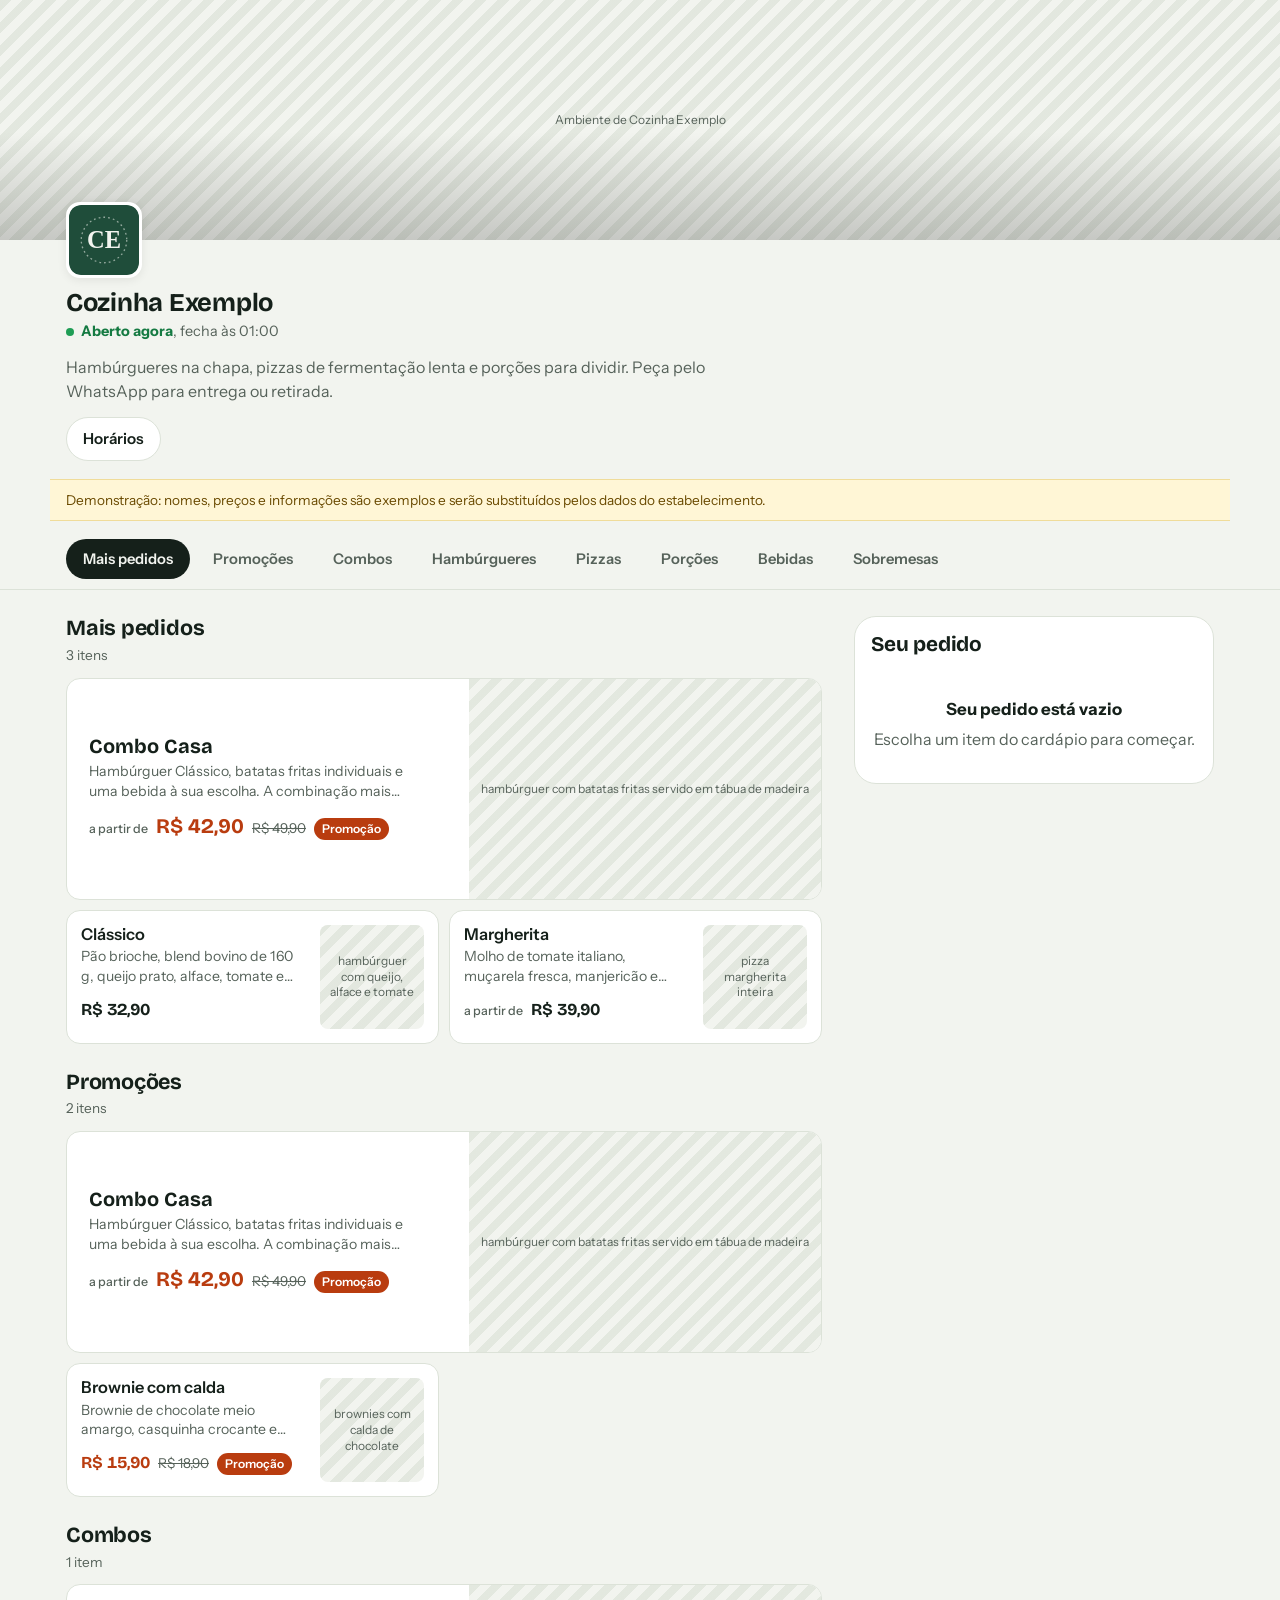
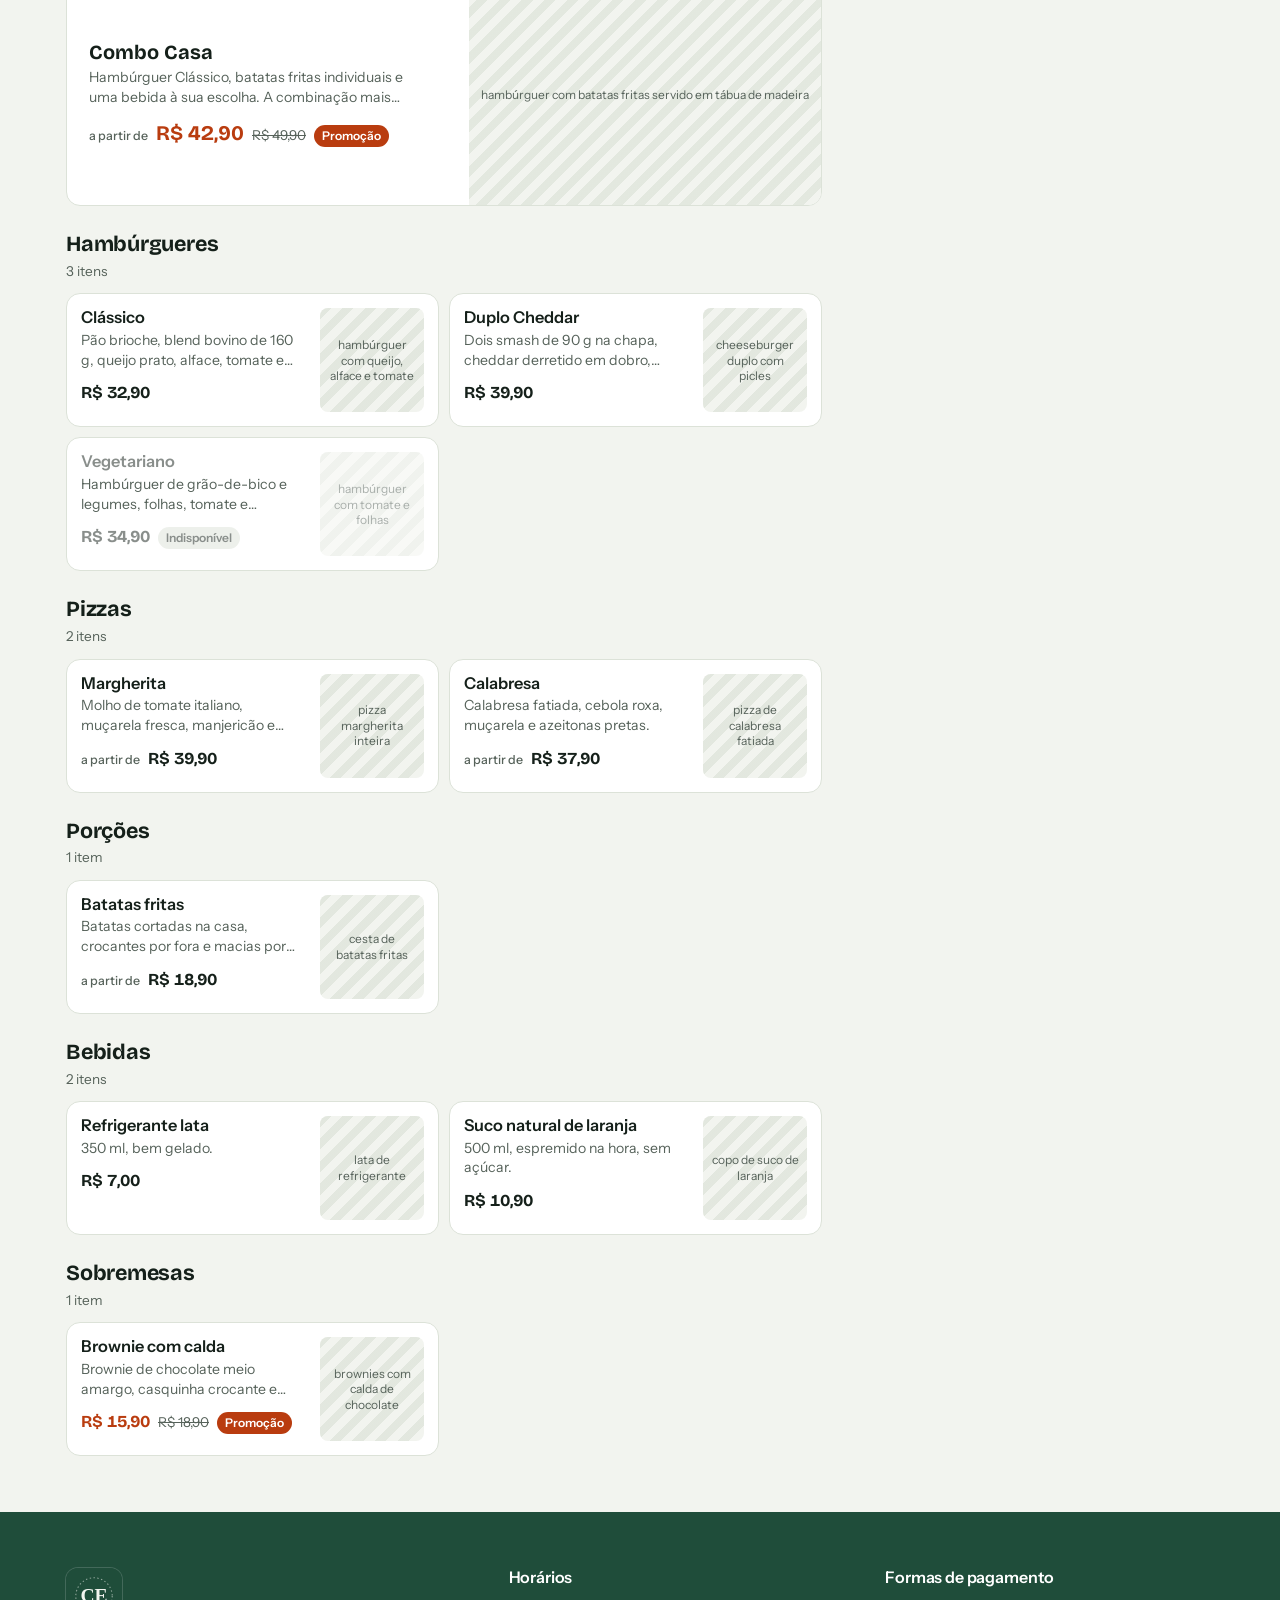
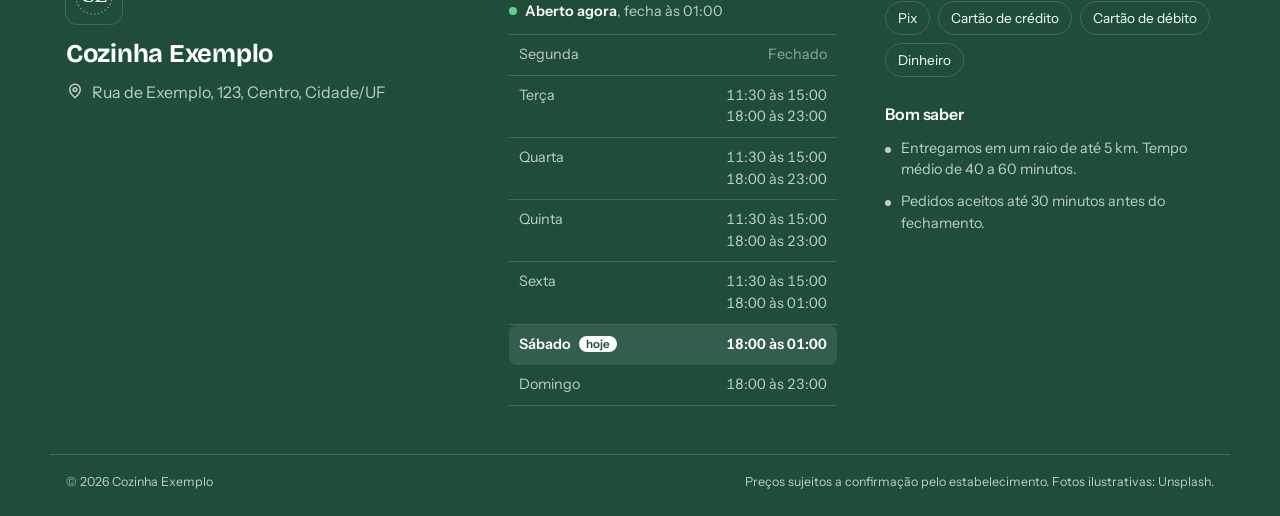
==== index.html @ 829661b2 "Pagamento por Pix com valor exato no carrinho Gera QR Code e código copia e cola (BR Code estático) " ====
<!doctype html>
<html lang="pt-BR">
<head>
  <meta charset="utf-8">
  <meta name="viewport" content="width=device-width, initial-scale=1, viewport-fit=cover">
  <title>Cardápio</title>
  <meta name="description" content="Cardápio digital com pedido pelo WhatsApp.">
  <meta property="og:type" content="website">
  <link rel="preconnect" href="https://fonts.googleapis.com">
  <link rel="preconnect" href="https://fonts.gstatic.com" crossorigin>
  <link rel="stylesheet" href="css/estilo.css?v=10">
</head>
<body>
  <a class="pular" href="#cardapio">Pular para o cardápio</a>

  <header class="topo">
    <div class="capa" id="capa"></div>
    <div class="topo-corpo">
      <div class="marca">
        <div class="logo" id="logo"></div>
        <div>
          <h1 id="nome"></h1>
          <p class="status" id="status" aria-live="polite"></p>
        </div>
      </div>
      <p class="descricao" id="descricao"></p>
      <div class="acoes-topo">
        <a class="botao botao-primario" id="btn-whats-topo" target="_blank" rel="noopener">WhatsApp</a>
        <a class="botao" id="btn-mapa-topo" target="_blank" rel="noopener">Como chegar</a>
        <a class="botao" href="#informacoes">Horários</a>
      </div>
    </div>
  </header>

  <p class="aviso-demo" id="aviso-demo" hidden>Demonstração: nomes, preços e informações são exemplos e serão substituídos pelos dados do estabelecimento.</p>

  <nav class="categorias" id="categorias" aria-label="Categorias do cardápio">
    <div class="categorias-trilho" id="categorias-trilho"></div>
  </nav>

  <div class="layout">
    <main id="cardapio" tabindex="-1"></main>
    <aside class="carrinho-lateral" aria-label="Seu pedido">
      <div id="carrinho-lateral"></div>
    </aside>
  </div>

  <footer class="rodape" id="informacoes"></footer>

  <button class="barra-pedido" id="barra-pedido" type="button" hidden>
    <span class="barra-qtd" id="barra-qtd"></span>
    <span>Ver pedido</span>
    <strong id="barra-total"></strong>
  </button>

  <dialog class="painel" id="dlg-produto" aria-labelledby="produto-titulo"></dialog>
  <dialog class="painel" id="dlg-carrinho" aria-label="Seu pedido">
    <div id="carrinho-modal"></div>
  </dialog>

  <noscript><p class="aviso-demo">Ative o JavaScript para usar o cardápio.</p></noscript>

  <script src="js/config.js?v=10"></script>
  <script src="js/pix.js?v=10"></script>
  <script src="js/app.js?v=10"></script>
</body>
</html>
---- css/estilo.css ----
/* Tokens: os valores reais vêm de js/config.js (tema) e são aplicados no :root pelo app.js */
:root {
  --fundo: #f2f4ef;
  --superficie: #fff;
  --texto: #15201a;
  --texto-suave: #56625a;
  --borda: #dce2d8;
  --primaria: #1f4d3a;
  --primaria-texto: #fff;
  --acento: #b93c0f;
  --fonte-titulo: system-ui, sans-serif;
  --fonte-texto: system-ui, sans-serif;

  --raio-s: 8px;
  --raio-m: 14px;
  --raio-l: 22px;
  --ease-out: cubic-bezier(0.23, 1, 0.32, 1);
  --ease-drawer: cubic-bezier(0.32, 0.72, 0, 1);
  --altura-barra: 0px;
  color-scheme: light;
}

* { box-sizing: border-box; }
html { -webkit-text-size-adjust: 100%; scroll-padding-top: 72px; }
body {
  margin: 0;
  background: var(--fundo);
  color: var(--texto);
  font: 400 16px/1.5 var(--fonte-texto);
  overflow-x: hidden;
}
img { display: block; max-width: 100%; }
button, input, textarea, select { font: inherit; color: inherit; }
button { cursor: pointer; }
h1, h2, h3 { font-family: var(--fonte-titulo); font-weight: 700; line-height: 1.15; margin: 0; letter-spacing: -0.01em; }
:focus-visible { outline: 3px solid var(--primaria); outline-offset: 2px; border-radius: 6px; }
.pular { position: absolute; left: 12px; top: -60px; background: var(--primaria); color: var(--primaria-texto); padding: 10px 14px; border-radius: var(--raio-s); z-index: 50; }
.pular:focus { top: 12px; }
.icone { width: 20px; height: 20px; flex: none; }
::selection { background: color-mix(in srgb, var(--primaria) 22%, transparent); color: var(--texto); }
input, textarea { caret-color: var(--primaria); }
html { scrollbar-color: color-mix(in srgb, var(--texto-suave) 45%, transparent) transparent; }
input[type="radio"], input[type="checkbox"] { accent-color: var(--primaria); }
.preco-promo { color: var(--acento); }
.capa, .produto-foto, .detalhe-foto { position: relative; background: var(--borda); }
.selo-foto {
  position: absolute; left: 6px; bottom: 6px; padding: 2px 6px; border-radius: 4px;
  font-size: 10px; line-height: 1.4; font-weight: 500; color: #fff; background: rgb(10 14 12 / .62);
  pointer-events: none;
}
.capa .selo-foto, .detalhe-foto .selo-foto { left: auto; right: 10px; bottom: 10px; font-size: 11px; }
.capa::after { content: ""; position: absolute; inset: 0; background: linear-gradient(to top, rgb(0 0 0 / .18), transparent 45%); pointer-events: none; }
.erro.pendente { color: var(--texto-suave); }
.preco { font-family: var(--fonte-titulo); font-weight: 700; font-variant-numeric: tabular-nums; }

/* Espaço reservado para foto */
.foto-reservada {
  display: grid; place-items: center; text-align: center;
  padding: 8px; color: var(--texto-suave); font-size: 12px; line-height: 1.3;
  background: repeating-linear-gradient(135deg, color-mix(in srgb, var(--borda) 70%, transparent) 0 8px, transparent 8px 16px), var(--fundo);
}

/* ---------- Topo ---------- */
.capa { height: 132px; position: relative; }
.capa img, .capa .foto-reservada { width: 100%; height: 100%; object-fit: cover; }
.topo-corpo { max-width: 1180px; margin: 0 auto; padding: 0 16px 18px; }
.marca { display: flex; flex-direction: column; gap: 10px; align-items: flex-start; margin-top: -38px; position: relative; z-index: 1; }
.logo {
  width: 76px; height: 76px; border-radius: var(--raio-m); overflow: hidden; flex: none;
  background: var(--superficie); border: 3px solid var(--superficie); box-shadow: 0 2px 10px rgb(0 0 0 / .08);
}
.logo img, .logo .foto-reservada { width: 100%; height: 100%; object-fit: cover; }
.topo h1 { font-size: 1.6rem; }
.status { margin: 4px 0 0; font-size: .9rem; color: var(--texto-suave); }
.status::before { content: ""; display: inline-block; vertical-align: middle; margin: -2px 7px 0 0; width: 8px; height: 8px; border-radius: 50%; background: #9aa39d; }
.status[data-aberto="true"]::before { background: #1f9d55; }
.status[data-aberto="true"] strong { color: #157a42; }
.descricao { margin: 12px 0 14px; color: var(--texto-suave); max-width: 60ch; }
.acoes-topo { display: flex; gap: 8px; flex-wrap: wrap; }

.botao {
  display: inline-flex; align-items: center; justify-content: center; gap: 8px;
  min-height: 44px; padding: 0 16px; border-radius: 999px;
  border: 1px solid var(--borda); background: var(--superficie); color: var(--texto);
  text-decoration: none; font-weight: 600; font-size: .95rem;
  transition: transform 160ms var(--ease-out), background-color 160ms ease;
}
.botao:active:not(:disabled) { transform: scale(0.97); }
.botao-primario { background: var(--primaria); color: var(--primaria-texto); border-color: var(--primaria); }
.botao:disabled, .botao[aria-disabled="true"] { opacity: .45; cursor: not-allowed; }
.botao-bloco { width: 100%; min-height: 52px; border-radius: var(--raio-m); font-size: 1rem; }

.aviso-demo {
  max-width: 1180px; margin: 0 auto 8px; padding: 10px 16px; font-size: .85rem;
  color: #6a4a00; background: #fff6d6; border-block: 1px solid #f0dc9a;
}

/* ---------- Categorias ---------- */
.categorias {
  position: sticky; top: 0; z-index: 20;
  background: color-mix(in srgb, var(--fundo) 97%, transparent);
  backdrop-filter: saturate(1.4) blur(10px); -webkit-backdrop-filter: saturate(1.4) blur(10px);
  border-bottom: 1px solid var(--borda);
}
.categorias-trilho {
  max-width: 1180px; margin: 0 auto; display: flex; gap: 6px; padding: 10px 16px;
  overflow-x: auto; scrollbar-width: none; scroll-snap-type: x proximity;
}
.categorias-trilho::-webkit-scrollbar { display: none; }
.chip {
  flex: none; min-height: 40px; padding: 0 16px; border-radius: 999px; border: 1px solid transparent;
  background: transparent; color: var(--texto-suave); font-weight: 600; font-size: .92rem; white-space: nowrap;
  scroll-snap-align: start; transition: background-color 160ms ease, color 160ms ease;
}
.chip[aria-current="true"] { background: var(--texto); color: var(--fundo); }
@media (hover: hover) and (pointer: fine) { .chip:hover:not([aria-current="true"]) { background: var(--superficie); color: var(--texto); } }

/* ---------- Cardápio ---------- */
.layout { max-width: 1180px; margin: 0 auto; padding: 0 16px; }
main { outline: none; }
.secao { padding-top: 26px; }
.secao h2 { font-size: 1.35rem; margin-bottom: 4px; }
.secao-contagem { color: var(--texto-suave); font-size: .85rem; margin: 0 0 12px; }
.lista { display: grid; gap: 10px; }

.produto {
  display: grid; grid-template-columns: 1fr 104px; gap: 14px; align-items: start;
  width: 100%; text-align: left; padding: 14px; border-radius: var(--raio-m);
  background: var(--superficie); border: 1px solid var(--borda);
  transition: transform 160ms var(--ease-out), border-color 160ms ease;
}
.produto:active:not([aria-disabled="true"]) { transform: scale(0.985); }
@media (hover: hover) and (pointer: fine) { .produto:hover:not([aria-disabled="true"]) { border-color: color-mix(in srgb, var(--primaria) 40%, var(--borda)); } }
.produto h3 { font-size: 1.02rem; font-family: var(--fonte-texto); font-weight: 600; letter-spacing: 0; }
.produto p { margin: 4px 0 10px; color: var(--texto-suave); font-size: .88rem; line-height: 1.4;
  display: -webkit-box; -webkit-line-clamp: 2; -webkit-box-orient: vertical; overflow: hidden; }
.produto-foto { width: 104px; height: 104px; border-radius: var(--raio-s); overflow: hidden; }
.produto-foto img, .produto-foto .foto-reservada { width: 100%; height: 100%; object-fit: cover; }
.linha-preco { display: flex; align-items: baseline; gap: 8px; flex-wrap: wrap; }
.linha-preco .preco { font-size: 1.05rem; }
.a-partir { font-size: .78rem; color: var(--texto-suave); font-weight: 500; }
.preco-antigo { color: var(--texto-suave); text-decoration: line-through; font-size: .85rem; }
.selo { display: inline-block; font-size: .75rem; font-weight: 600; padding: 2px 8px; border-radius: 999px; background: var(--acento); color: #fff; }
.selo-neutro { background: var(--borda); color: var(--texto); }
.produto[aria-disabled="true"] { cursor: not-allowed; }
.produto[aria-disabled="true"] .produto-foto, .produto[aria-disabled="true"] h3, .produto[aria-disabled="true"] .linha-preco { opacity: .5; }

/* Card grande para destaques */
.produto-destaque { grid-template-columns: 1fr; padding: 0; overflow: hidden; }
.produto-destaque .produto-foto { width: 100%; height: auto; aspect-ratio: 2 / 1; border-radius: 0; order: -1; }
.produto-destaque .produto-texto { padding: 4px 16px 16px; }
.produto-destaque h3 { font-family: var(--fonte-titulo); font-size: 1.25rem; font-weight: 700; }
.produto-destaque .linha-preco .preco { font-size: 1.3rem; }

.vazio { padding: 48px 0; color: var(--texto-suave); }

/* Celular: itens comuns formam uma lista contínua com divisórias; só o destaque vira card */
@media (max-width: 639.98px) {
  .lista { gap: 0; background: var(--superficie); border: 1px solid var(--borda); border-radius: var(--raio-m); overflow: hidden; }
  .lista > .produto { border: 0; border-radius: 0; background: transparent; }
  .lista > .produto + .produto { border-top: 1px solid var(--borda); }
  .lista > .produto-destaque { background: var(--superficie); }
  .lista > .produto-destaque + .produto { border-top: 1px solid var(--borda); }
  .lista > .produto:active:not([aria-disabled="true"]) { transform: none; background: color-mix(in srgb, var(--fundo) 70%, var(--superficie)); }
}

/* ---------- Rodapé ---------- */
/* Faixa final na cor principal do tema; textos derivados de --primaria-texto */
.rodape {
  --rt: var(--primaria-texto);
  --rt-suave: color-mix(in srgb, var(--primaria-texto) 72%, var(--primaria));
  --rt-linha: color-mix(in srgb, var(--primaria-texto) 16%, var(--primaria));
  margin-top: 56px; background: var(--primaria); color: var(--rt);
  padding-bottom: calc(var(--altura-barra) + env(safe-area-inset-bottom));
}
.rodape ::selection { background: color-mix(in srgb, var(--primaria-texto) 30%, transparent); color: var(--rt); }
.rodape :focus-visible { outline-color: var(--rt); }
.rodape-inner { max-width: 1180px; margin: 0 auto; padding: 44px 16px 36px; display: grid; gap: 36px; }
.rodape h2 { font-size: 1rem; font-family: var(--fonte-texto); font-weight: 600; color: var(--rt); margin-bottom: 14px; }
.rodape h2:not(:first-child) { margin-top: 28px; }
.rodape p { margin: 0; }
.rodape ul { list-style: none; padding: 0; margin: 0; }

.rodape-logo { width: 56px; height: 56px; border-radius: 12px; overflow: hidden; box-shadow: 0 0 0 1px var(--rt-linha); }
.rodape-logo img, .rodape-logo .foto-reservada { width: 100%; height: 100%; object-fit: cover; }
.rodape-nome { font-family: var(--fonte-titulo); font-weight: 700; font-size: 1.6rem; line-height: 1.1; margin: 16px 0 12px !important; letter-spacing: -0.01em; }
.rodape-endereco { display: flex; gap: 8px; align-items: flex-start; color: var(--rt-suave); max-width: 34ch; }
.rodape-endereco .icone { width: 18px; height: 18px; margin-top: 2px; }
.links-rodape { display: flex; flex-wrap: wrap; gap: 8px; margin-top: 20px; }
.botao-claro { background: var(--rt); color: var(--primaria); border-color: var(--rt); }
.botao-contorno { background: transparent; color: var(--rt); border-color: var(--rt-linha); }
@media (hover: hover) and (pointer: fine) { .botao-contorno:hover { border-color: var(--rt-suave); } }

.rodape-status { font-size: .9rem; color: var(--rt-suave); margin-bottom: 12px !important; }
.rodape-status::before { content: ""; display: inline-block; width: 8px; height: 8px; border-radius: 50%; margin: -2px 8px 0 0; vertical-align: middle; background: var(--rt-suave); opacity: .6; }
.rodape-status[data-aberto="true"]::before { background: #5fd38d; opacity: 1; }
.rodape-status strong { color: var(--rt); font-weight: 600; }
.horarios { border-top: 1px solid var(--rt-linha); max-width: 360px; }
.horarios li {
  display: flex; justify-content: space-between; gap: 16px; padding: 9px 10px;
  border-bottom: 1px solid var(--rt-linha); font-size: .9rem; color: var(--rt-suave);
  font-variant-numeric: tabular-nums;
}
.horarios li > span:last-child { text-align: right; }
.horarios li[data-fechado="true"] > span:last-child { opacity: .7; }
.horarios li[data-hoje="true"] { color: var(--rt); font-weight: 600; background: color-mix(in srgb, var(--primaria-texto) 9%, var(--primaria)); border-radius: 8px; border-bottom-color: transparent; }
.hoje { margin-left: 8px; font-size: .72rem; font-weight: 600; padding: 1px 7px; border-radius: 999px; background: var(--rt); color: var(--primaria); vertical-align: 1px; }

.pagamentos { display: flex; flex-wrap: wrap; gap: 8px; }
.pagamentos li { padding: 6px 12px; border-radius: 999px; border: 1px solid var(--rt-linha); font-size: .85rem; color: var(--rt); }
.infos { display: grid; gap: 10px; }
.infos li { color: var(--rt-suave); font-size: .9rem; line-height: 1.5; padding-left: 16px; position: relative; max-width: 42ch; }
.infos li::before { content: ""; position: absolute; left: 0; top: .62em; width: 6px; height: 6px; border-radius: 50%; background: var(--rt-suave); }

.rodape-base {
  max-width: 1180px; margin: 0 auto; padding: 18px 16px 24px; border-top: 1px solid var(--rt-linha);
  display: flex; flex-wrap: wrap; justify-content: space-between; gap: 6px 24px; font-size: .78rem; color: var(--rt-suave);
}

/* ---------- Barra de pedido (celular) ---------- */
.barra-pedido {
  position: fixed; left: 12px; right: 12px; bottom: calc(12px + env(safe-area-inset-bottom)); z-index: 30;
  display: flex; align-items: center; gap: 12px; min-height: 56px; padding: 0 18px 0 10px;
  border: 0; border-radius: 999px; background: var(--primaria); color: var(--primaria-texto);
  font-weight: 600; box-shadow: 0 0 0 1px rgb(255 255 255 / .22), 0 10px 30px -8px rgb(0 0 0 / .45);
  transition: transform 300ms var(--ease-drawer), opacity 200ms ease;
}
.barra-pedido[hidden] { display: flex; transform: translateY(140%); opacity: 0; pointer-events: none; }
.barra-pedido:active { transform: scale(0.98); }
.barra-pedido strong { margin-left: auto; font-family: var(--fonte-titulo); font-variant-numeric: tabular-nums; font-size: 1.05rem; }
.barra-qtd { min-width: 36px; height: 36px; padding: 0 8px; border-radius: 999px; display: grid; place-items: center; background: rgb(255 255 255 / .18); font-variant-numeric: tabular-nums; }

/* ---------- Painéis (dialog) ---------- */
.painel {
  border: 0; padding: 0; margin: auto auto 0; width: 100%; max-width: 100%;
  max-height: 92dvh; border-radius: var(--raio-l) var(--raio-l) 0 0;
  background: var(--superficie); color: var(--texto); overflow: hidden;
  transform: translateY(0);
  transition: transform 340ms var(--ease-drawer), overlay 340ms allow-discrete, display 340ms allow-discrete;
}
.painel:not([open]) { transform: translateY(100%); transition-duration: 220ms; }
@starting-style { .painel[open] { transform: translateY(100%); } }
.painel::backdrop { background: rgb(10 14 12 / .5); opacity: 1; transition: opacity 300ms ease, overlay 300ms allow-discrete, display 300ms allow-discrete; }
.painel:not([open])::backdrop { opacity: 0; }
@starting-style { .painel[open]::backdrop { opacity: 0; } }

.painel-inner { display: flex; flex-direction: column; max-height: 92dvh; }
.painel-rolagem { overflow-y: auto; overscroll-behavior: contain; flex: 1; }
.painel-cabeca { display: flex; align-items: center; justify-content: space-between; gap: 12px; padding: 16px 16px 8px; }
.painel-cabeca h2 { font-size: 1.3rem; }
.fechar {
  width: 44px; height: 44px; border-radius: 50%; border: 0; display: grid; place-items: center;
  background: var(--fundo); color: var(--texto); flex: none;
}
.fechar-flutuante { position: absolute; top: 12px; right: 12px; z-index: 2; background: rgb(255 255 255 / .92); }
.painel-rodape { padding: 12px 16px calc(12px + env(safe-area-inset-bottom)); border-top: 1px solid var(--borda); background: var(--superficie); }

/* Detalhe do produto */
.detalhe-foto { aspect-ratio: 4 / 3; max-height: 42dvh; width: 100%; }
.detalhe-foto img, .detalhe-foto .foto-reservada { width: 100%; height: 100%; object-fit: cover; }
.detalhe-info { padding: 16px; }
.detalhe-info h2 { font-size: 1.5rem; }
.detalhe-info p { color: var(--texto-suave); margin: 8px 0 0; }
.grupo { border: 0; margin: 0; padding: 0 16px 8px; }
.grupo legend { width: 100%; padding: 12px 0 8px; display: flex; justify-content: space-between; align-items: center; gap: 8px; }
.grupo legend span:first-child { font-weight: 600; }
.grupo-regra { font-size: .78rem; padding: 2px 8px; border-radius: 999px; background: var(--fundo); color: var(--texto-suave); white-space: nowrap; }
.grupo-regra[data-obrigatorio="true"] { background: var(--texto); color: var(--fundo); }
.grupo-regra[data-ok="true"] { background: #d8f0e1; color: #135e34; }
.opcao {
  display: flex; align-items: center; gap: 12px; min-height: 52px; padding: 8px 0;
  border-bottom: 1px solid var(--borda); cursor: pointer;
}
.opcao:last-child { border-bottom: 0; }
.opcao input { width: 22px; height: 22px; accent-color: var(--primaria); flex: none; margin: 0; }
.opcao span:nth-of-type(1) { flex: 1; }
.opcao .preco { font-size: .92rem; font-weight: 500; font-family: var(--fonte-texto); color: var(--texto-suave); }
.opcao:has(input:disabled) { opacity: .45; cursor: not-allowed; }
.campo { padding: 4px 16px 16px; display: grid; gap: 6px; }
.campo label { font-weight: 600; }
.campo textarea, .campo input, .campo select {
  width: 100%; border: 1px solid var(--borda); border-radius: var(--raio-s); padding: 12px; background: var(--superficie); font-size: 16px;
}
.campo textarea { min-height: 76px; resize: vertical; }
.ajuda { font-size: .82rem; color: var(--texto-suave); margin: 0; }
.erro { font-size: .85rem; color: #a3260f; margin: 0 0 10px; }

.acoes-adicionar { display: flex; gap: 10px; align-items: center; }
.quantidade { display: inline-flex; align-items: center; border: 1px solid var(--borda); border-radius: 999px; flex: none; }
.quantidade button { width: 44px; height: 44px; border: 0; background: transparent; border-radius: 50%; display: grid; place-items: center; }
.quantidade button:disabled { opacity: .35; cursor: not-allowed; }
.quantidade output { min-width: 24px; text-align: center; font-weight: 600; font-variant-numeric: tabular-nums; }
.acoes-adicionar .botao-bloco { flex: 1; justify-content: space-between; padding: 0 18px; }

/* Carrinho */
.carrinho-itens { list-style: none; margin: 0; padding: 0 16px; }
.item { padding: 14px 0; border-bottom: 1px solid var(--borda); display: grid; gap: 8px; }
.item-topo { display: flex; justify-content: space-between; gap: 12px; }
.item-nome { font-weight: 600; }
.item-detalhes { margin: 2px 0 0; color: var(--texto-suave); font-size: .85rem; }
.item-acoes { display: flex; justify-content: space-between; align-items: center; }
.link-remover { border: 0; background: none; color: #a3260f; font-weight: 600; min-height: 44px; padding: 0 4px; }
.resumo { padding: 14px 16px; display: grid; gap: 6px; }
.resumo div { display: flex; justify-content: space-between; color: var(--texto-suave); }
.resumo .total { color: var(--texto); font-size: 1.15rem; font-weight: 700; padding-top: 6px; border-top: 1px solid var(--borda); margin-top: 4px; }
.resumo .total span:last-child { font-family: var(--fonte-titulo); font-variant-numeric: tabular-nums; }
.modalidades { display: flex; gap: 8px; flex-wrap: wrap; padding: 0 16px 12px; }
.modalidades label { flex: 1 1 auto; }
.modalidades input { position: absolute; opacity: 0; pointer-events: none; }
.modalidades span {
  display: flex; align-items: center; justify-content: center; min-height: 44px; padding: 0 14px; text-align: center;
  border: 1px solid var(--borda); border-radius: var(--raio-s); font-weight: 600; font-size: .9rem; cursor: pointer;
}
.modalidades input:checked + span { border-color: var(--primaria); background: color-mix(in srgb, var(--primaria) 8%, var(--superficie)); color: var(--primaria); }
.modalidades input:focus-visible + span { outline: 3px solid var(--primaria); outline-offset: 2px; }
.secao-carrinho-titulo { font-weight: 600; padding: 14px 16px 8px; margin: 0; font-family: var(--fonte-texto); font-size: 1rem; }
.previa { margin: 0 16px 16px; border: 1px solid var(--borda); border-radius: var(--raio-s); }
.previa summary { padding: 12px; cursor: pointer; font-weight: 600; min-height: 44px; }
.previa pre { margin: 0; padding: 0 12px 12px; white-space: pre-wrap; font: .82rem/1.5 var(--fonte-texto); color: var(--texto-suave); }
.carrinho-vazio { padding: 32px 16px; text-align: center; color: var(--texto-suave); }
.carrinho-vazio strong { display: block; color: var(--texto); font-size: 1.05rem; margin-bottom: 4px; }
.retorno { margin: 10px 0 0; font-size: .88rem; color: #135e34; }

/* ---------- Telas maiores ---------- */
@media (min-width: 640px) {
  .capa { height: 200px; }
  .lista { grid-template-columns: repeat(2, minmax(0, 1fr)); }
  .produto-destaque { grid-column: span 2; grid-template-columns: 1.1fr 1fr; }
  .produto-destaque .produto-foto { aspect-ratio: auto; height: 100%; min-height: 220px; order: 1; }
  .produto-destaque .produto-texto { padding: 22px; align-self: center; }
  .painel { margin: auto; max-width: 560px; border-radius: var(--raio-l); max-height: 88dvh; }
  .painel:not([open]) { transform: translateY(24px); opacity: 0; }
  .painel { transition: transform 260ms var(--ease-out), opacity 200ms ease, overlay 260ms allow-discrete, display 260ms allow-discrete; }
  @starting-style { .painel[open] { transform: translateY(24px); opacity: 0; } }
  .painel-inner { max-height: 88dvh; }
  .rodape-inner { grid-template-columns: 1.2fr 1fr 1fr; gap: 48px; padding-top: 56px; padding-bottom: 48px; }
}

@media (min-width: 1024px) {
  :root { --altura-barra: 0px !important; }
  html { scroll-padding-top: 76px; }
  .layout { display: grid; grid-template-columns: minmax(0, 1fr) 360px; gap: 32px; align-items: start; }
  .carrinho-lateral {
    display: block; position: sticky; top: 76px; margin-top: 26px;
    background: var(--superficie); border: 1px solid var(--borda); border-radius: var(--raio-l); overflow: hidden;
    max-height: calc(100dvh - 96px); overflow-y: auto;
  }
  .barra-pedido { display: none !important; }
  .capa { height: 240px; }
}
@media (max-width: 1023.98px) { .carrinho-lateral { display: none; } }

@media (prefers-reduced-motion: reduce) {
  *, *::before, *::after { transition-duration: 1ms !important; animation: none !important; scroll-behavior: auto !important; }
}

/* Pix */
.pix { margin: 0 16px 16px; padding-bottom: 4px; border: 1px solid var(--borda); border-radius: var(--raio-m); }
.pix .secao-carrinho-titulo { padding: 14px 14px 6px; }
.pix > p, .pix > label, .pix > textarea, .pix > button, .pix > .pix-qr { margin-left: 14px; margin-right: 14px; }
.pix-valor { margin: 0 14px 12px; font-size: .92rem; color: var(--texto-suave); }
.pix-valor strong { color: var(--texto); font-family: var(--fonte-titulo); font-variant-numeric: tabular-nums; }
.pix-qr { width: 176px; aspect-ratio: 1; margin: 0 auto 12px !important; background: #fff; border-radius: var(--raio-s); }
.pix-qr svg { display: block; width: 100%; height: 100%; }
.pix-qr svg rect[fill="#ffffff"], .pix-qr svg path { shape-rendering: crispEdges; }
.pix-rotulo { display: block; font-weight: 600; font-size: .88rem; margin-bottom: 6px; }
.pix-codigo {
  display: block; width: calc(100% - 28px); resize: none; padding: 10px; border: 1px solid var(--borda); border-radius: var(--raio-s);
  background: var(--fundo); font: .78rem/1.4 ui-monospace, Consolas, monospace; color: var(--texto-suave); word-break: break-all;
}
.pix-copiar { margin-top: 8px; width: calc(100% - 28px); border-color: var(--primaria); color: var(--primaria); }
.pix .ajuda { margin: 8px 14px 10px; }
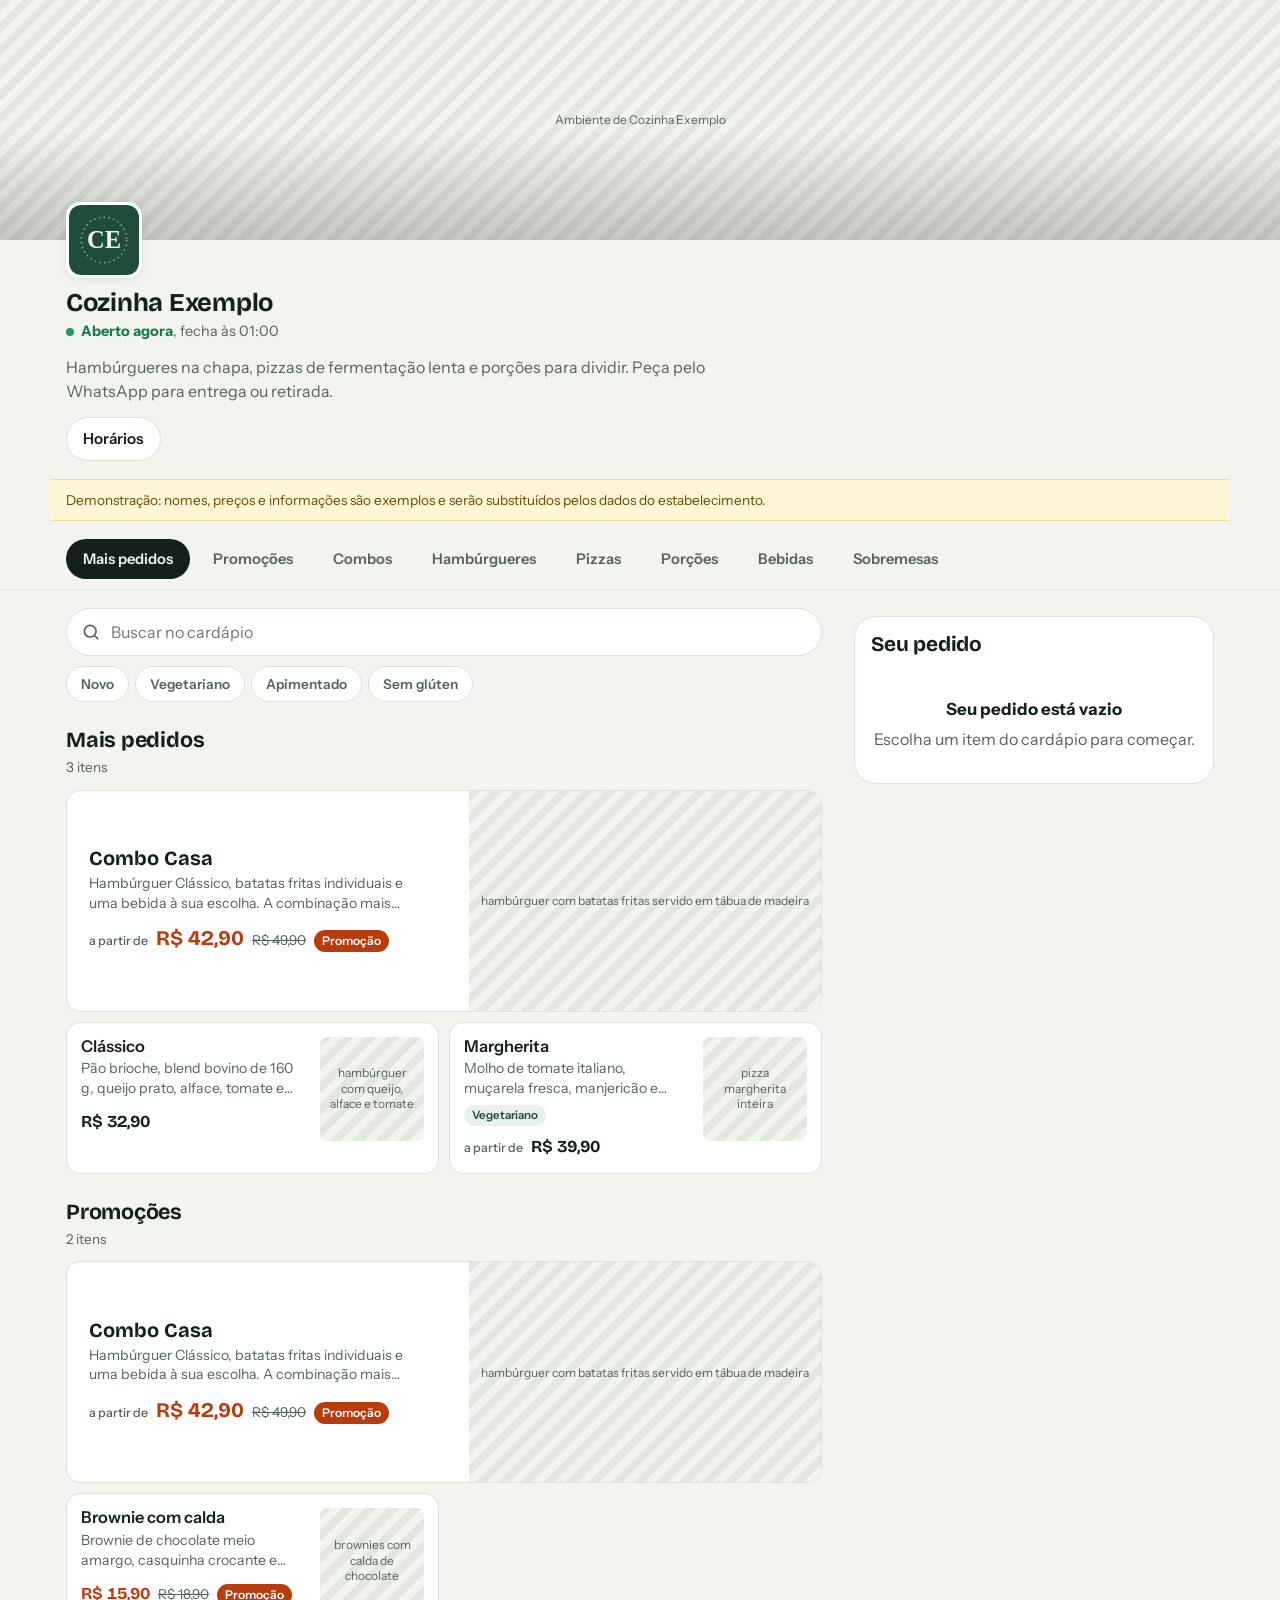
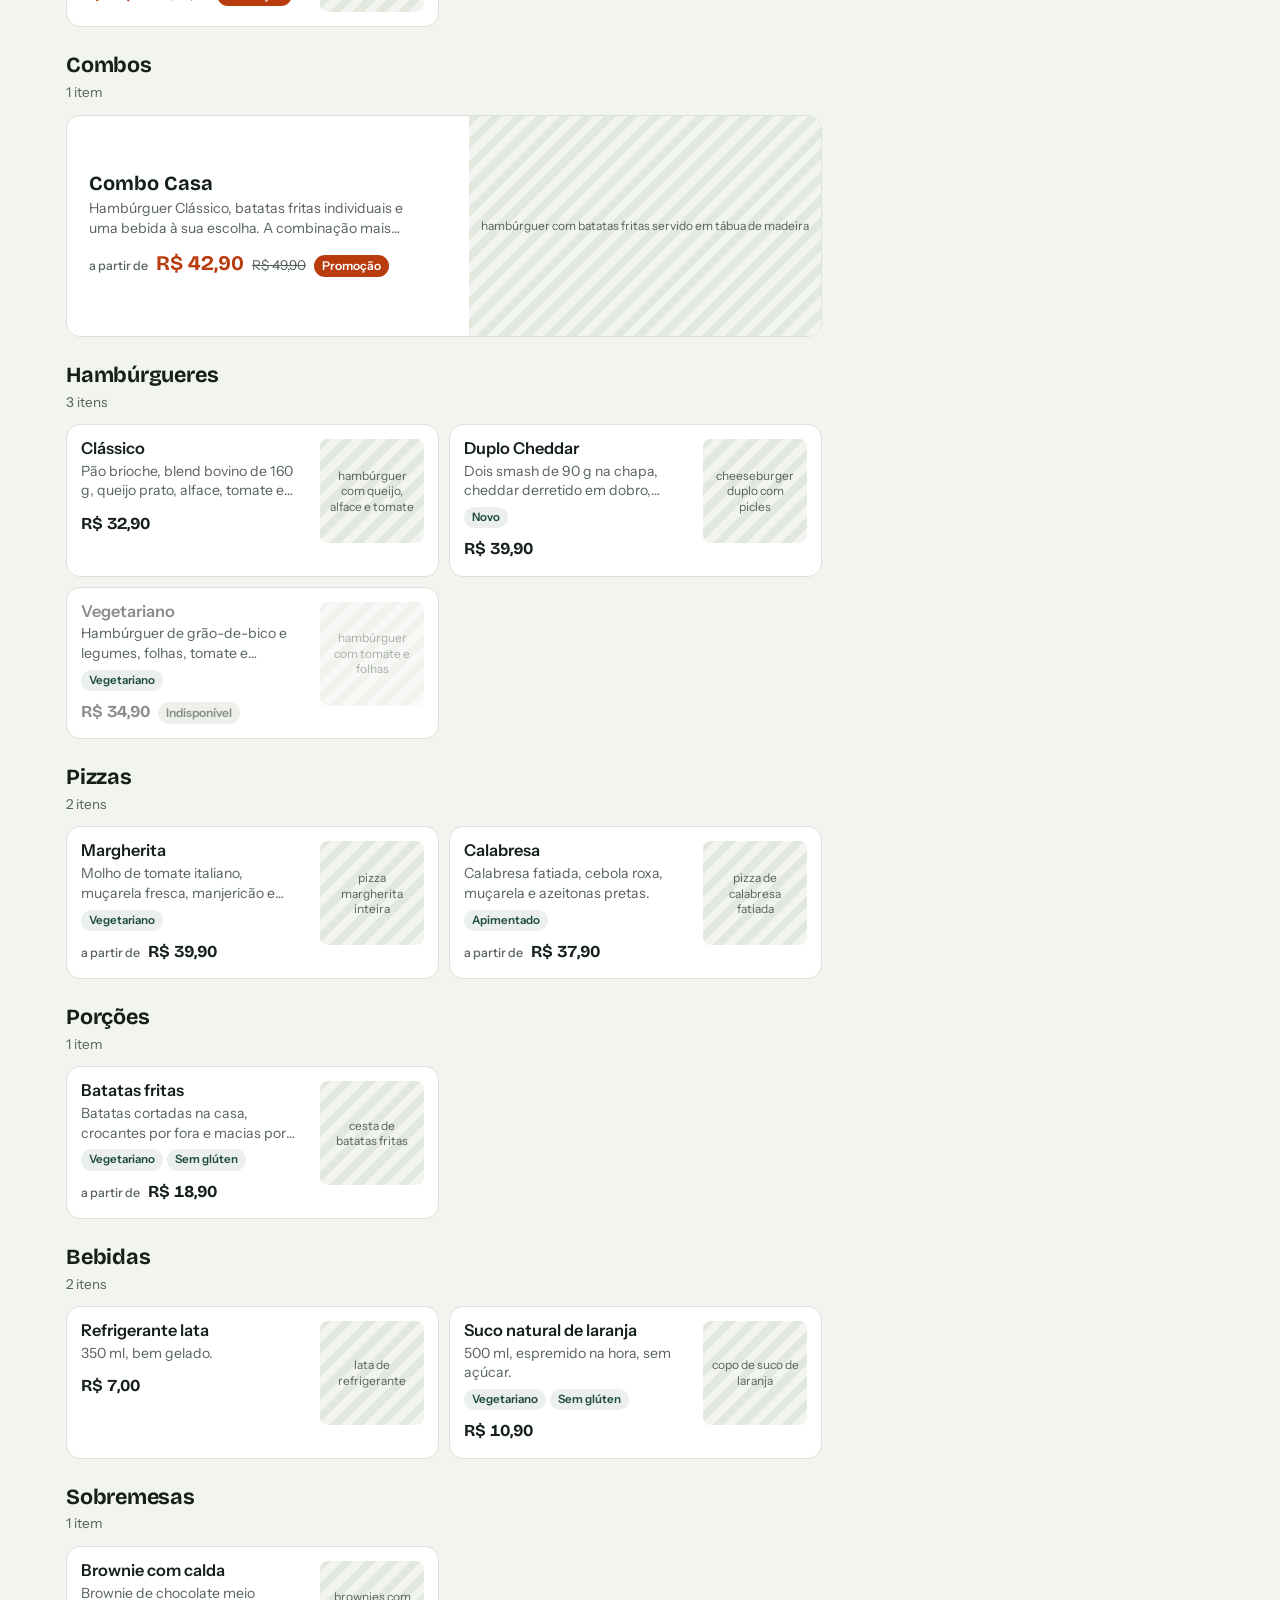
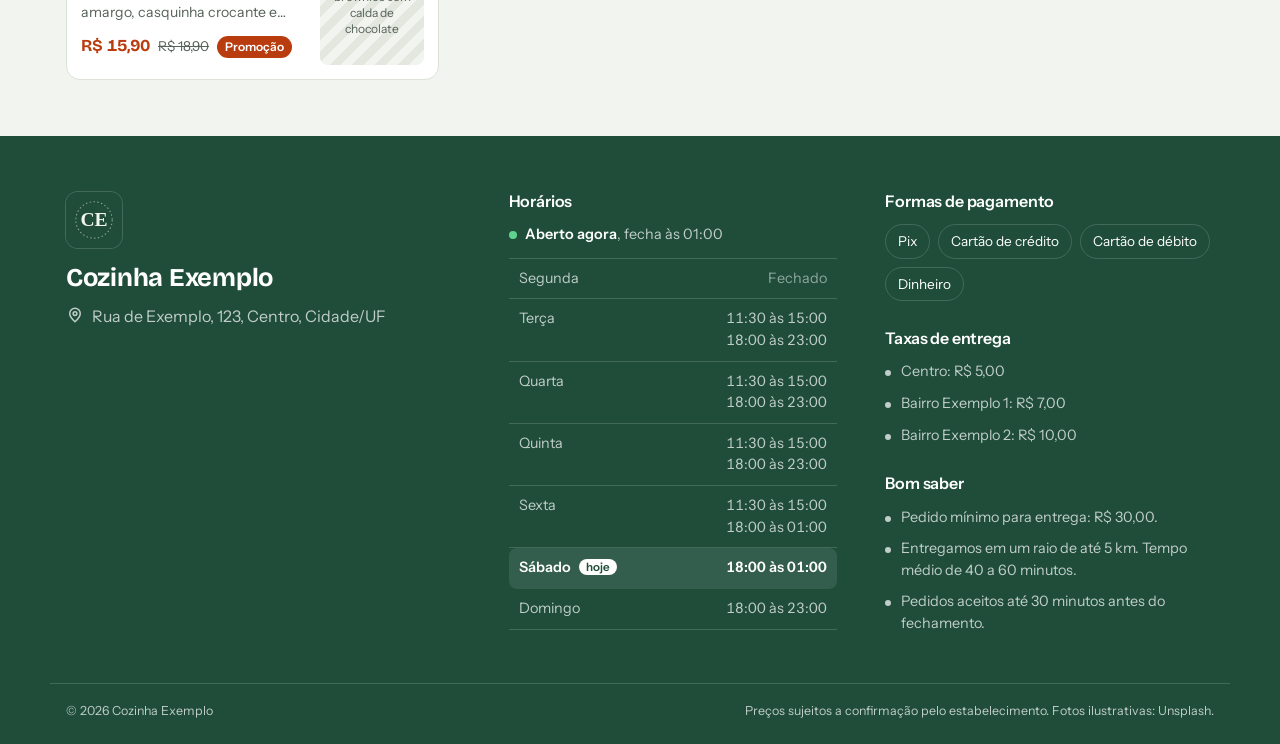
==== commit a0caaba0: "Planilha, QR por mesa, regras de entrega, busca, filtros, cupom, pedir de novo e app - Planilha do G" ====
--- a/index.html
+++ b/index.html
@@ -8,7 +8,12 @@
   <meta property="og:type" content="website">
   <link rel="preconnect" href="https://fonts.googleapis.com">
   <link rel="preconnect" href="https://fonts.gstatic.com" crossorigin>
-  <link rel="stylesheet" href="css/estilo.css?v=10">
+  <link rel="manifest" href="manifest.webmanifest">
+  <link rel="icon" href="img/icone.svg" type="image/svg+xml">
+  <link rel="apple-touch-icon" href="img/icone-180.png">
+  <meta name="mobile-web-app-capable" content="yes">
+  <meta name="apple-mobile-web-app-title" content="Cardápio">
+  <link rel="stylesheet" href="css/estilo.css?v=12">
 </head>
 <body>
   <a class="pular" href="#cardapio">Pular para o cardápio</a>
@@ -33,6 +38,7 @@
   </header>
 
   <p class="aviso-demo" id="aviso-demo" hidden>Demonstração: nomes, preços e informações são exemplos e serão substituídos pelos dados do estabelecimento.</p>
+  <p class="aviso-mesa" id="aviso-mesa" role="status" hidden></p>
 
   <nav class="categorias" id="categorias" aria-label="Categorias do cardápio">
     <div class="categorias-trilho" id="categorias-trilho"></div>
@@ -60,8 +66,8 @@
 
   <noscript><p class="aviso-demo">Ative o JavaScript para usar o cardápio.</p></noscript>
 
-  <script src="js/config.js?v=10"></script>
-  <script src="js/pix.js?v=10"></script>
-  <script src="js/app.js?v=10"></script>
+  <script src="js/config.js?v=12"></script>
+  <script src="js/pix.js?v=12"></script>
+  <script src="js/app.js?v=12"></script>
 </body>
 </html>
--- a/css/estilo.css
+++ b/css/estilo.css
@@ -370,3 +370,73 @@
 }
 .pix-copiar { margin-top: 8px; width: calc(100% - 28px); border-color: var(--primaria); color: var(--primaria); }
 .pix .ajuda { margin: 8px 14px 10px; }
+.codigo-pedido { margin: 2px 0 0; font-size: .82rem; color: var(--texto-suave); font-variant-numeric: tabular-nums; letter-spacing: .02em; }
+.pix-id { margin: 10px 14px 0; font-size: .85rem; color: var(--texto-suave); }
+.pix-id strong { color: var(--texto); letter-spacing: .03em; }
+
+/* Utilitário: texto só para leitores de tela */
+.sr { position: absolute; width: 1px; height: 1px; overflow: hidden; clip: rect(0 0 0 0); white-space: nowrap; }
+[hidden] { display: none !important; }
+.barra-pedido[hidden] { display: flex !important; }
+
+/* Aviso de mesa */
+.aviso-mesa {
+  max-width: 1180px; margin: 0 auto 8px; padding: 10px 16px; font-size: .9rem;
+  background: color-mix(in srgb, var(--primaria) 10%, var(--superficie)); color: var(--texto);
+  border-block: 1px solid color-mix(in srgb, var(--primaria) 25%, var(--borda));
+}
+
+/* Busca e filtros */
+.ferramentas { padding-top: 18px; display: grid; gap: 10px; }
+.busca {
+  display: flex; align-items: center; gap: 10px; min-height: 48px; padding: 0 14px;
+  background: var(--superficie); border: 1px solid var(--borda); border-radius: 999px; color: var(--texto-suave);
+}
+.busca:focus-within { border-color: var(--primaria); box-shadow: 0 0 0 3px color-mix(in srgb, var(--primaria) 18%, transparent); }
+.busca input { flex: 1; min-width: 0; border: 0; outline: 0; background: transparent; font-size: 16px; padding: 10px 0; color: var(--texto); }
+.busca input::-webkit-search-cancel-button { cursor: pointer; }
+.filtros { display: flex; flex-wrap: wrap; gap: 6px; }
+.filtro {
+  min-height: 36px; padding: 0 14px; border-radius: 999px; border: 1px solid var(--borda);
+  background: var(--superficie); color: var(--texto-suave); font-weight: 600; font-size: .85rem;
+  transition: background-color 160ms ease, color 160ms ease, border-color 160ms ease;
+}
+.filtro[aria-pressed="true"] { background: var(--primaria); border-color: var(--primaria); color: var(--primaria-texto); }
+.link-acao { border: 0; background: none; color: var(--primaria); font-weight: 600; text-decoration: underline; text-underline-offset: 3px; padding: 8px 2px; min-height: 44px; }
+.carregando { padding: 48px 0; color: var(--texto-suave); }
+.produto[hidden] { display: none !important; }
+
+/* Selos de informação (vegetariano, sem glúten...) */
+.linha-selos { display: flex; flex-wrap: wrap; gap: 4px; margin: -4px 0 8px; }
+.detalhe-info .linha-selos { margin: 10px 0 0; }
+.selo-info {
+  font-size: .72rem; font-weight: 600; padding: 2px 8px; border-radius: 999px;
+  color: var(--primaria); background: color-mix(in srgb, var(--primaria) 9%, var(--superficie));
+}
+
+/* Fechado e agendamento */
+.aviso-fechado { margin: 14px 16px 4px; padding: 12px 14px; border-radius: var(--raio-m); background: #fff6d6; border: 1px solid #f0dc9a; color: #5c4200; }
+.aviso-fechado p { margin: 0; display: flex; gap: 10px; font-size: .9rem; }
+.aviso-fechado .icone { margin-top: 2px; }
+.aviso-fechado strong { color: #3f2d00; }
+.campo-compacto { padding: 10px 0 0; }
+.campo-compacto label { color: #3f2d00; }
+
+/* Cupom */
+.cupom-linha { display: flex; gap: 8px; }
+.cupom-linha input { flex: 1; text-transform: uppercase; }
+.cupom-linha .botao { border-radius: var(--raio-s); flex: none; }
+.cupom .erro { margin: 4px 0 0; }
+.cupom-aplicado {
+  margin: 0 16px 12px; padding: 10px 12px; border-radius: var(--raio-s); display: flex; justify-content: space-between; align-items: center; gap: 12px;
+  background: color-mix(in srgb, var(--primaria) 8%, var(--superficie)); border: 1px dashed color-mix(in srgb, var(--primaria) 45%, var(--borda));
+}
+.cupom-aplicado div { display: grid; font-size: .88rem; }
+.cupom-aplicado span { color: var(--texto-suave); }
+.resumo .desconto { color: #157a42; }
+
+/* Pedir de novo */
+.ultimo-pedido { margin: 0 16px 16px; padding: 14px; border: 1px solid var(--borda); border-radius: var(--raio-m); }
+.ultimo-titulo { margin: 0; font-weight: 600; }
+.ultimo-itens { margin: 2px 0 12px; color: var(--texto-suave); font-size: .88rem; }
+.aviso-repetir { margin: 8px 16px 0; padding: 8px 12px; border-radius: var(--raio-s); background: #fff6d6; color: #5c4200; font-size: .85rem; }
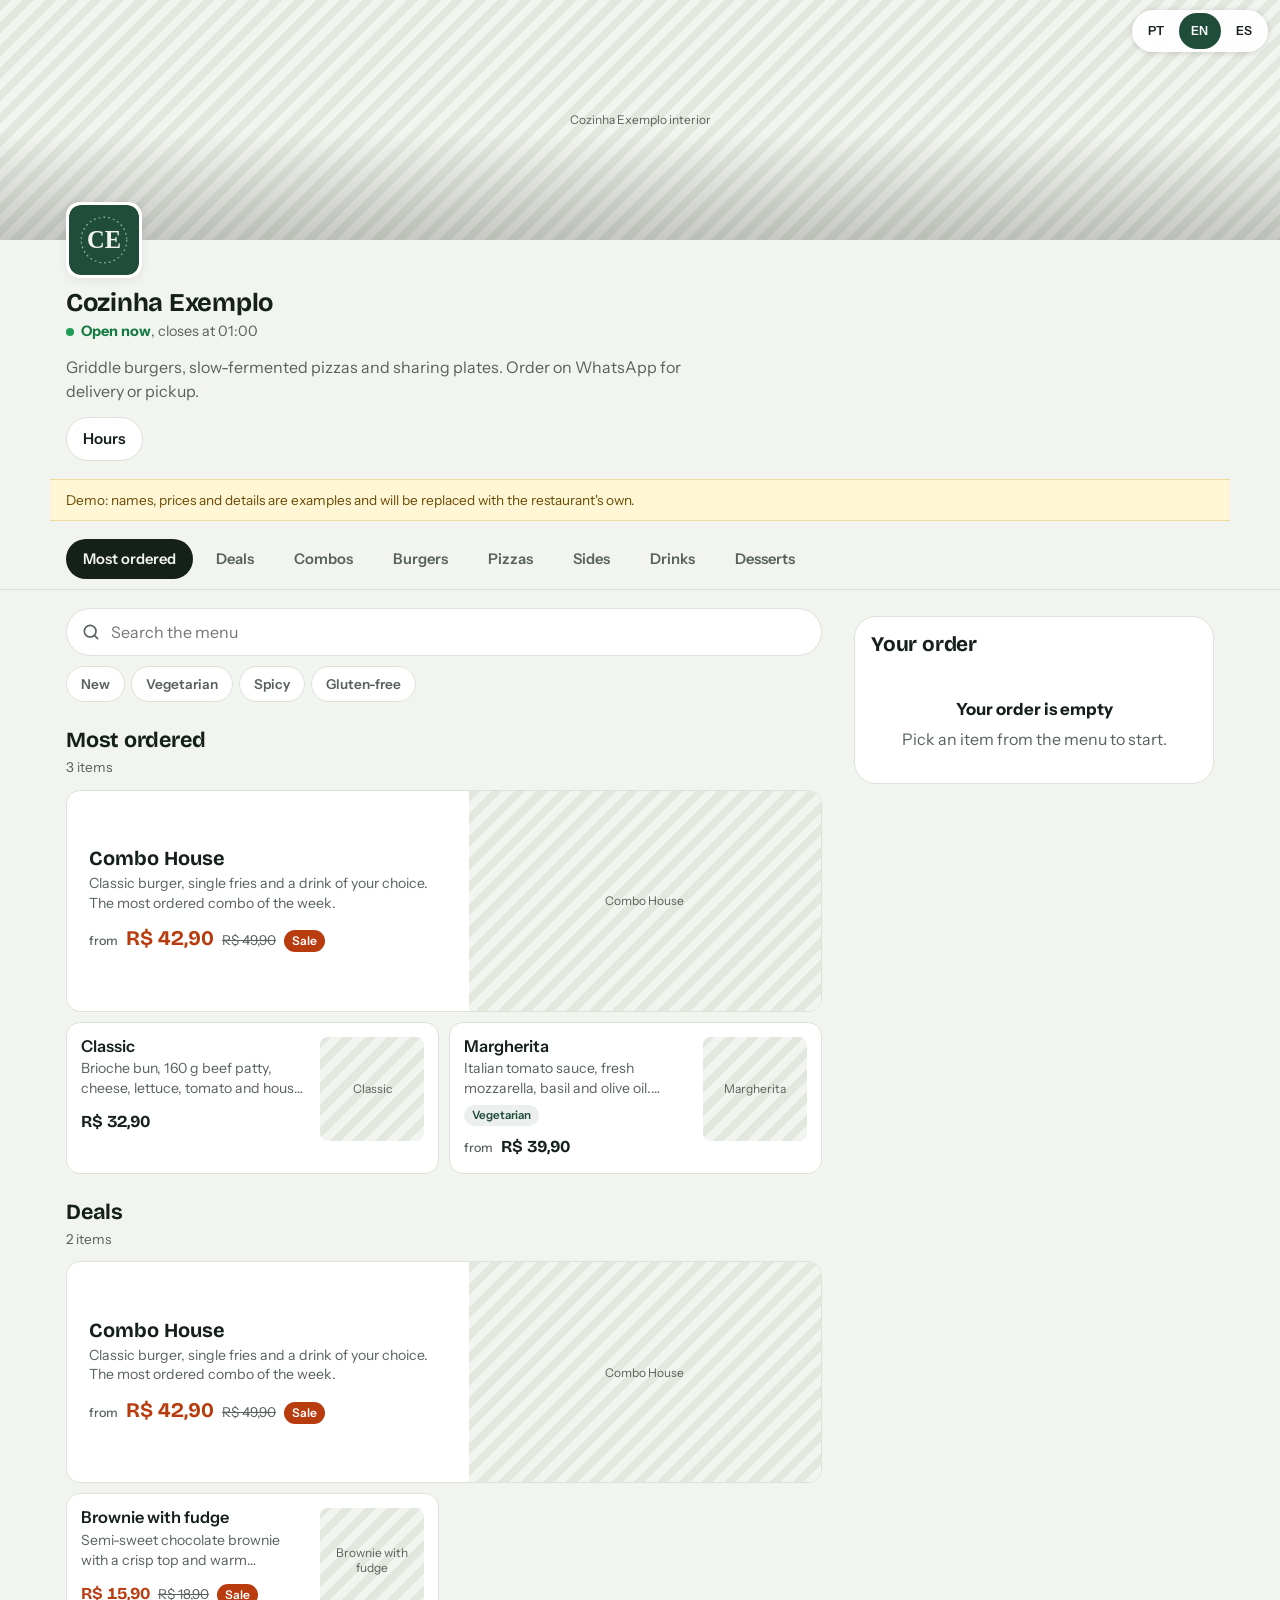
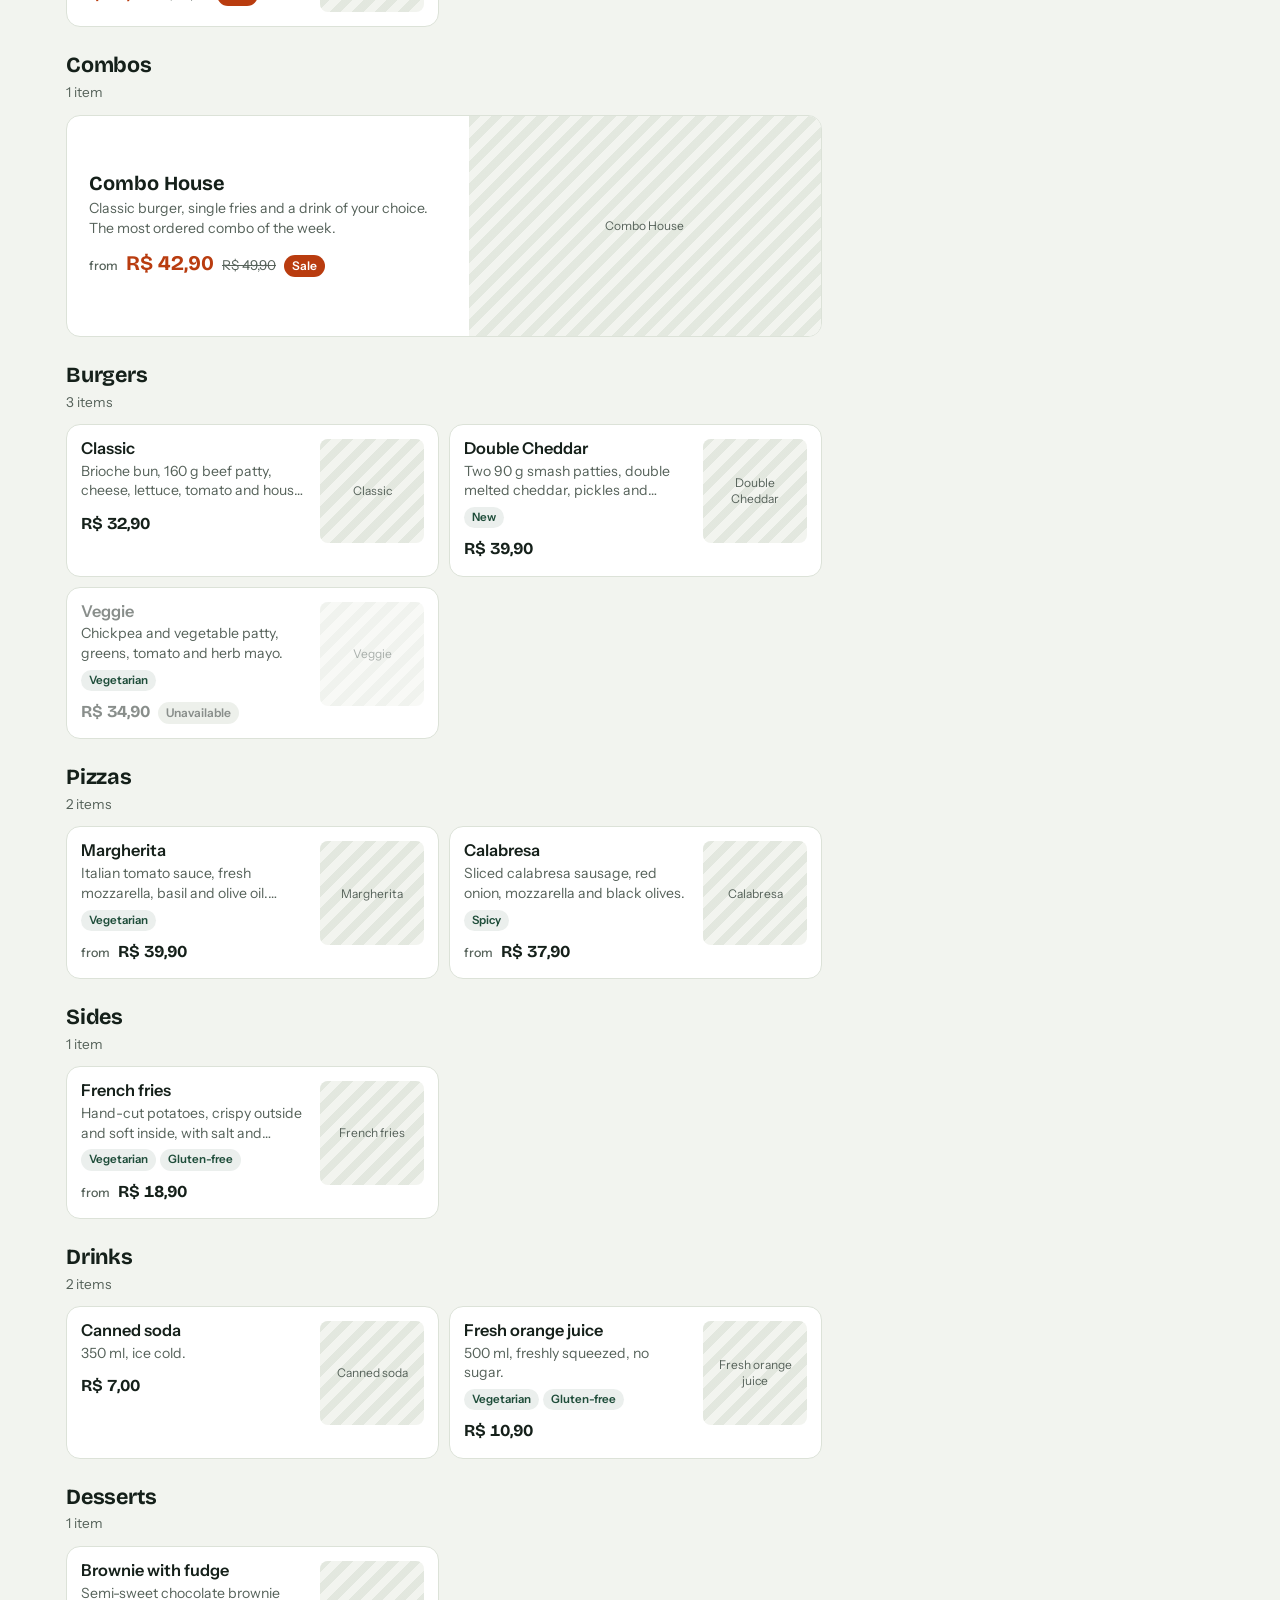
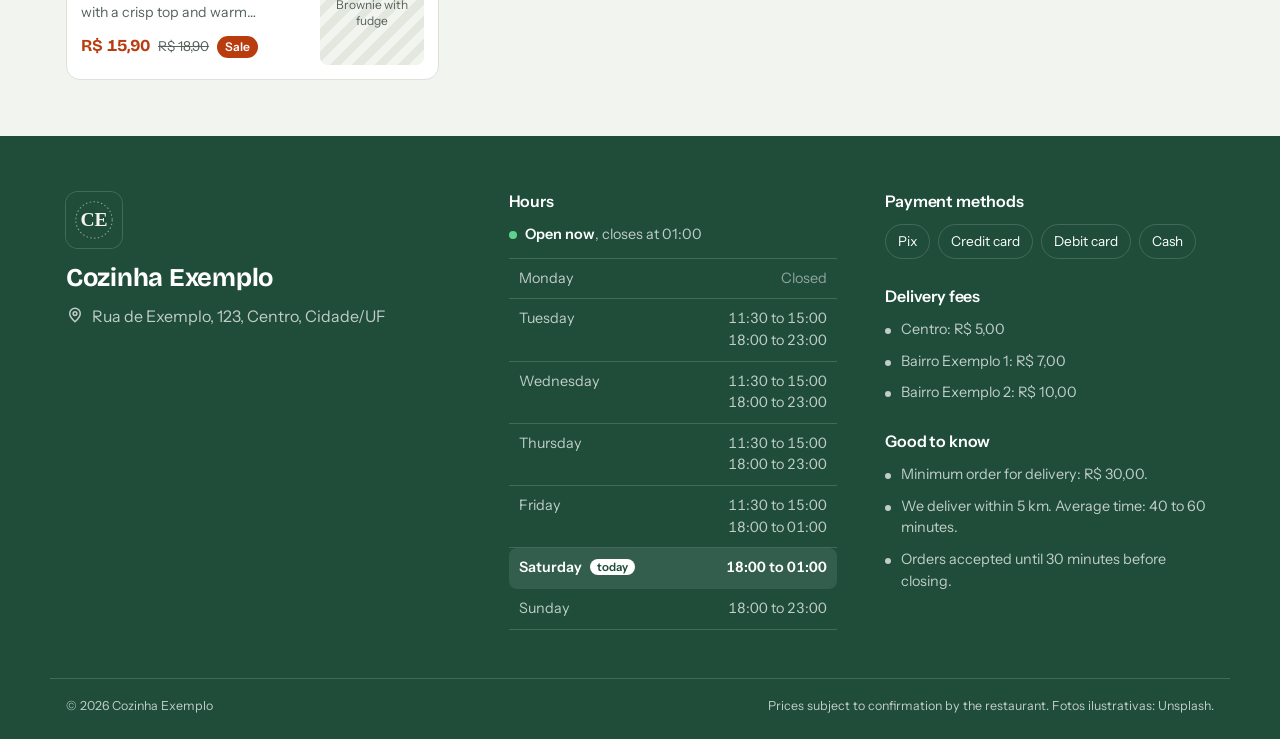
==== commit 86a584fa: "Avisos pela planilha e cardápio em inglês e espanhol - Aba Avisos: faixa de aviso do dia, fechado (s" ====
--- a/index.html
+++ b/index.html
@@ -5,7 +5,20 @@
   <meta name="viewport" content="width=device-width, initial-scale=1, viewport-fit=cover">
   <title>Cardápio</title>
   <meta name="description" content="Cardápio digital com pedido pelo WhatsApp.">
+  <!-- Prévia ao compartilhar o link (WhatsApp, Instagram, Facebook). Precisa estar no HTML: esses apps não rodam JavaScript. -->
   <meta property="og:type" content="website">
+  <meta property="og:locale" content="pt_BR">
+  <meta property="og:site_name" content="Cardápio digital">
+  <meta property="og:title" content="Cardápio digital com pedido pelo WhatsApp">
+  <meta property="og:description" content="Veja os pratos com foto e preço, monte o pedido pelo celular e envie direto no WhatsApp, com pagamento por Pix.">
+  <meta property="og:url" content="https://cardapio-gamma-jade.vercel.app/">
+  <meta property="og:image" content="https://cardapio-gamma-jade.vercel.app/img/compartilhar.jpg">
+  <meta property="og:image:secure_url" content="https://cardapio-gamma-jade.vercel.app/img/compartilhar.jpg">
+  <meta property="og:image:type" content="image/jpeg">
+  <meta property="og:image:width" content="1200">
+  <meta property="og:image:height" content="630">
+  <meta property="og:image:alt" content="Cardápio digital: monte o pedido pelo celular e envie no WhatsApp">
+  <meta name="twitter:card" content="summary_large_image">
   <link rel="preconnect" href="https://fonts.googleapis.com">
   <link rel="preconnect" href="https://fonts.gstatic.com" crossorigin>
   <link rel="manifest" href="manifest.webmanifest">
@@ -13,13 +26,14 @@
   <link rel="apple-touch-icon" href="img/icone-180.png">
   <meta name="mobile-web-app-capable" content="yes">
   <meta name="apple-mobile-web-app-title" content="Cardápio">
-  <link rel="stylesheet" href="css/estilo.css?v=12">
+  <link rel="stylesheet" href="css/estilo.css?v=16">
 </head>
 <body>
-  <a class="pular" href="#cardapio">Pular para o cardápio</a>
+  <a class="pular" href="#cardapio" data-t="Pular para o cardápio">Pular para o cardápio</a>
 
   <header class="topo">
     <div class="capa" id="capa"></div>
+    <div class="idiomas" id="idiomas" role="group" hidden></div>
     <div class="topo-corpo">
       <div class="marca">
         <div class="logo" id="logo"></div>
@@ -32,21 +46,22 @@
       <div class="acoes-topo">
         <a class="botao botao-primario" id="btn-whats-topo" target="_blank" rel="noopener">WhatsApp</a>
         <a class="botao" id="btn-mapa-topo" target="_blank" rel="noopener">Como chegar</a>
-        <a class="botao" href="#informacoes">Horários</a>
+        <a class="botao" href="#informacoes" data-t="Horários">Horários</a>
       </div>
     </div>
   </header>
 
-  <p class="aviso-demo" id="aviso-demo" hidden>Demonstração: nomes, preços e informações são exemplos e serão substituídos pelos dados do estabelecimento.</p>
+  <p class="aviso-demo" id="aviso-demo" data-t="Demonstração: nomes, preços e informações são exemplos e serão substituídos pelos dados do estabelecimento." hidden>Demonstração: nomes, preços e informações são exemplos e serão substituídos pelos dados do estabelecimento.</p>
+  <p class="aviso-loja" id="aviso-loja" role="status" hidden></p>
   <p class="aviso-mesa" id="aviso-mesa" role="status" hidden></p>
 
-  <nav class="categorias" id="categorias" aria-label="Categorias do cardápio">
+  <nav class="categorias" id="categorias" aria-label="Categorias do cardápio" data-t-aria="Categorias do cardápio">
     <div class="categorias-trilho" id="categorias-trilho"></div>
   </nav>
 
   <div class="layout">
     <main id="cardapio" tabindex="-1"></main>
-    <aside class="carrinho-lateral" aria-label="Seu pedido">
+    <aside class="carrinho-lateral" aria-label="Seu pedido" data-t-aria="Seu pedido">
       <div id="carrinho-lateral"></div>
     </aside>
   </div>
@@ -55,19 +70,20 @@
 
   <button class="barra-pedido" id="barra-pedido" type="button" hidden>
     <span class="barra-qtd" id="barra-qtd"></span>
-    <span>Ver pedido</span>
+    <span data-t="Ver pedido">Ver pedido</span>
     <strong id="barra-total"></strong>
   </button>
 
   <dialog class="painel" id="dlg-produto" aria-labelledby="produto-titulo"></dialog>
-  <dialog class="painel" id="dlg-carrinho" aria-label="Seu pedido">
+  <dialog class="painel" id="dlg-carrinho" aria-label="Seu pedido" data-t-aria="Seu pedido">
     <div id="carrinho-modal"></div>
   </dialog>
 
   <noscript><p class="aviso-demo">Ative o JavaScript para usar o cardápio.</p></noscript>
 
-  <script src="js/config.js?v=12"></script>
-  <script src="js/pix.js?v=12"></script>
-  <script src="js/app.js?v=12"></script>
+  <script src="js/config.js?v=16"></script>
+  <script src="js/idiomas.js?v=16"></script>
+  <script src="js/pix.js?v=16"></script>
+  <script src="js/app.js?v=16"></script>
 </body>
 </html>
--- a/css/estilo.css
+++ b/css/estilo.css
@@ -386,6 +386,28 @@
   border-block: 1px solid color-mix(in srgb, var(--primaria) 25%, var(--borda));
 }
 
+/* Aviso do dia (aba Avisos da planilha) */
+.aviso-loja {
+  max-width: 1180px; margin: 0 auto 8px; padding: 10px 16px; font-size: .92rem; font-weight: 600;
+  color: var(--primaria-texto); background: var(--acento);
+}
+@media (min-width: 1180px) { .aviso-loja, .aviso-mesa { border-radius: var(--raio-m); } }
+
+/* Seletor de idioma, sobre a foto de capa */
+.topo { position: relative; }
+.idiomas {
+  position: absolute; top: 10px; right: 12px; z-index: 2;
+  display: flex; padding: 3px; gap: 2px; border-radius: 999px;
+  background: rgb(255 255 255 / .92); box-shadow: 0 1px 6px rgb(0 0 0 / .15);
+}
+.idiomas[hidden] { display: none; }
+.idiomas button {
+  min-width: 42px; min-height: 36px; padding: 0 8px; border: 0; border-radius: 999px;
+  background: transparent; color: #15201a; font: 600 .78rem/1 var(--fonte-texto); letter-spacing: .04em; cursor: pointer;
+}
+.idiomas button[aria-pressed="true"] { background: var(--primaria); color: var(--primaria-texto); }
+.idiomas button:focus-visible { outline: 2px solid var(--primaria); outline-offset: 1px; }
+
 /* Busca e filtros */
 .ferramentas { padding-top: 18px; display: grid; gap: 10px; }
 .busca {
